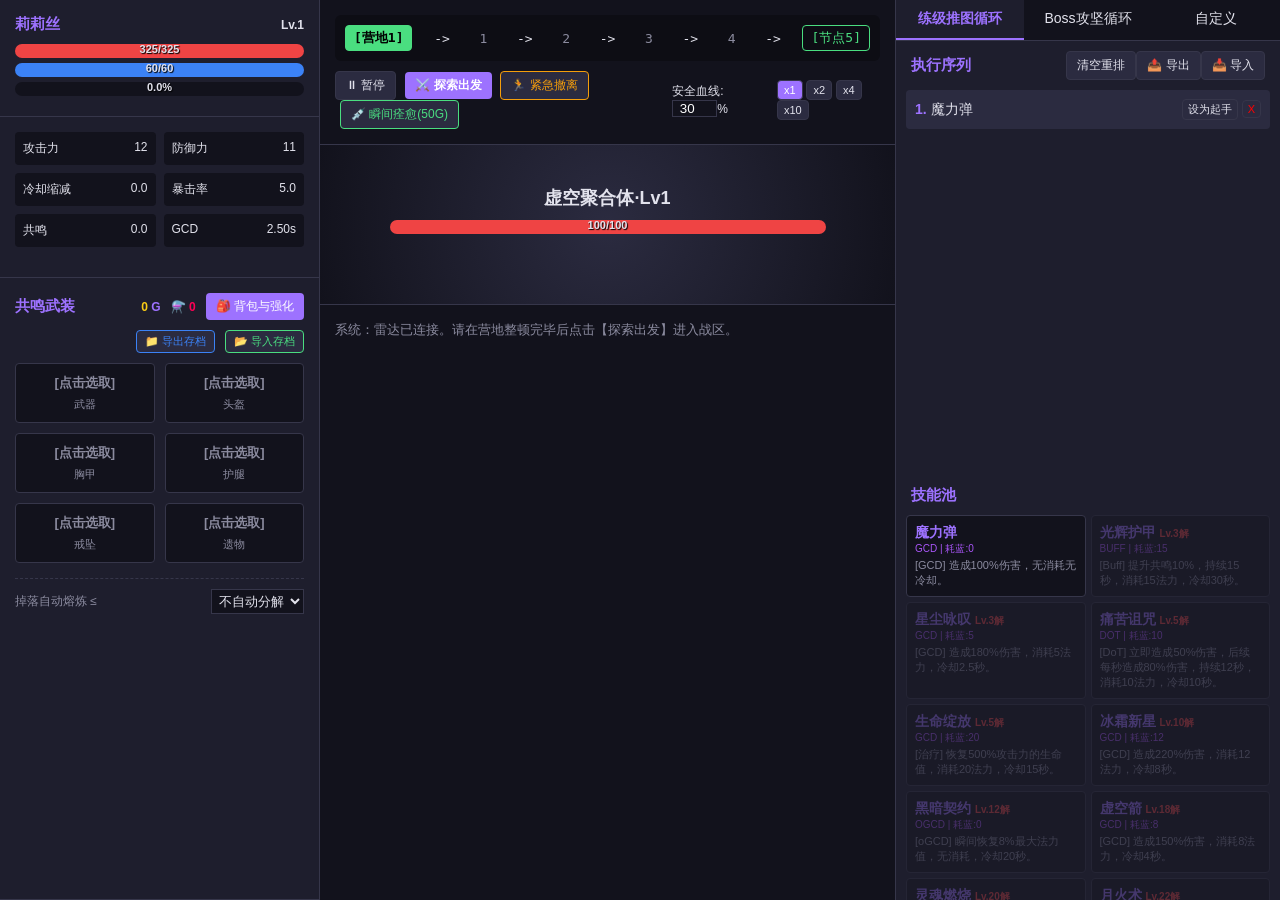
==== index.html @ d9f2ed33 "0.3" ====
<!DOCTYPE html>
<html lang="zh-CN">
<head>
    <meta charset="UTF-8">
    <title>末光咏叹 - ES6 模块化完全体</title>
    <style>
        :root {
            --bg-dark: #12121c; --bg-panel: #1e1e2d; --bg-lighter: #2b2b40;
            --primary: #9d72ff; --primary-hover: #b492ff; --accent: #ff4785;
            --text-main: #e2e2ec; --text-mut: #8b8b9f; --border: #36364a;
            --q0: #888888; --q1: #ffffff; --q2: #4ade80; --q3: #3b82f6; 
            --q4: #a855f7; --q5: #f59e0b; --q6: #ef4444; --q7: #ec4899; --q8: #ff0055;
        }
        * { box-sizing: border-box; margin: 0; padding: 0; user-select: none; }
        body { font-family: "Segoe UI", sans-serif; background: var(--bg-dark); color: var(--text-main); height: 100vh; display: flex; overflow: hidden; font-size: 14px; }
        ::-webkit-scrollbar { width: 6px; } ::-webkit-scrollbar-thumb { background: var(--border); border-radius: 3px; }

        .wrapper { display: flex; width: 100%; height: 100%; }
        .col-left { width: 25%; border-right: 1px solid var(--border); background: var(--bg-panel); display: flex; flex-direction: column; overflow-y: auto;}
        .col-mid { width: 45%; border-right: 1px solid var(--border); display: flex; flex-direction: column; position: relative; }
        .col-right { width: 30%; background: var(--bg-panel); display: flex; flex-direction: column; }

        .panel { padding: 15px; border-bottom: 1px solid var(--border); flex-shrink: 0; }
        .panel-title { font-size: 15px; font-weight: bold; color: var(--primary); margin-bottom: 10px; display: flex; justify-content: space-between; align-items: center; }
        
        button { background: var(--bg-lighter); color: var(--text-main); border: 1px solid var(--border); padding: 5px 10px; border-radius: 4px; cursor: pointer; transition: 0.2s; font-size:12px; }
        button:hover { background: var(--primary); border-color: var(--primary); color: #fff; }
        button:active { transform: scale(0.95); }

        .bar-container { width: 100%; height: 14px; background: var(--bg-dark); border-radius: 7px; overflow: hidden; margin-bottom: 5px; position: relative; }
        .bar-fill { height: 100%; transition: width 0.1s linear; }
        .bar-text { position: absolute; top: -1px; left: 0; width: 100%; text-align: center; font-size: 11px; font-weight: bold; text-shadow: 1px 1px 1px #000; }
        .hp-bar { background: #ef4444; } .mp-bar { background: #3b82f6; } .exp-bar { background: #a855f7; }

        .stats-grid { display: grid; grid-template-columns: 1fr 1fr; gap: 8px; margin-bottom: 15px; }
        .stat-item { background: var(--bg-dark); padding: 8px; border-radius: 4px; display: flex; justify-content: space-between; font-size:12px;}
        
        .equip-grid { display: grid; grid-template-columns: 1fr 1fr; gap: 10px; }
        .equip-slot { background: var(--bg-dark); border: 1px solid var(--border); border-radius: 4px; padding: 10px; cursor: pointer; text-align: center; position: relative;}
        .equip-slot:hover { border-color: var(--primary); background: var(--bg-lighter); }
        .equip-name { font-weight: bold; margin-bottom: 5px; font-size: 13px; }
        .equip-stats { font-size: 11px; color: var(--text-mut); }
        .enhance-tag { position: absolute; top: -5px; right: -5px; background: var(--accent); font-size: 10px; padding: 2px 4px; border-radius: 4px; font-weight: bold; }

        .map-radar { display: flex; align-items: center; justify-content: space-between; padding: 10px; background: rgba(0,0,0,0.3); border-radius: 6px; margin-bottom: 10px; font-family: monospace; font-size: 13px;}
        .map-node { padding: 3px 8px; border-radius: 4px; color: var(--text-mut); }
        .map-node.active { background: var(--primary); color: #fff; font-weight: bold; }
        .map-node.camp { border: 1px solid var(--q2); color: var(--q2); }
        .map-node.boss { border: 1px solid var(--q6); color: var(--q6); }
        .map-node.active.camp { background: var(--q2); color: #000; }
        .map-node.active.boss { background: var(--q6); color: #fff; }

        .combat-controls { display: flex; justify-content: space-between; align-items: center; gap: 10px; }
        .spd-btn { padding: 3px 6px; font-size: 11px; } .spd-btn.active { background: var(--primary); color: #fff; }
        
        .monster-area { flex: none; height: 160px; display: flex; flex-direction: column; justify-content: center; align-items: center; background: radial-gradient(circle, var(--bg-lighter) 0%, var(--bg-dark) 100%); }
        .monster-name { font-size: 18px; font-weight: bold; margin-bottom: 10px; }
        .buff-bar { display: flex; justify-content: center; gap: 5px; margin-top: 5px; min-height: 20px; }
        .buff-icon { width: 20px; height: 20px; border-radius: 3px; background: var(--accent); font-size: 12px; line-height: 20px; text-align: center; }
        
        .log-area { flex: 1; overflow-y: auto; padding: 15px; background: var(--bg-dark); font-family: monospace; font-size: 13px; line-height: 1.5; display: flex; flex-direction: column;}
        .log-item { margin-bottom: 4px; word-break: break-all; }
        .log-dmg { color: #facc15; } .log-heal { color: #4ade80; } .log-loot { color: #c084fc; } .log-err { color: #ef4444; font-weight: bold; } .log-sys { color: var(--text-mut); }

        .tabs { display: flex; border-bottom: 1px solid var(--border); flex-shrink: 0;}
        .tab { flex: 1; padding: 10px; text-align: center; cursor: pointer; background: var(--bg-dark); }
        .tab.active { background: var(--bg-panel); border-bottom: 2px solid var(--primary); color: var(--primary); font-weight: bold; }
        
        .seq-editor { flex: 1; display: flex; flex-direction: column; overflow: hidden; }
        .skill-pool, .curr-sequence { flex: 1; overflow-y: auto; padding: 10px; }
        .pool-grid { display: grid; grid-template-columns: 1fr 1fr; gap: 5px; }
        .skill-btn { background: var(--bg-dark); border: 1px solid var(--border); padding: 8px; text-align: left; cursor: pointer; border-radius: 4px; display: flex; flex-direction: column; position: relative;}
        .skill-btn:hover { border-color: var(--primary); }
        .skill-btn.cd-mask::after { content: ''; position: absolute; bottom: 0; left: 0; width: 100%; background: rgba(0,0,0,0.5); height: var(--cd-pct, 0%); }
        .s-name { font-weight: bold; color: var(--primary); }
        .s-desc { font-size: 11px; color: var(--text-mut); margin-top: 2px; }
        
        .seq-list { list-style: none; }
        .seq-item { background: var(--bg-lighter); padding: 8px; margin-bottom: 5px; display: flex; justify-content: space-between; align-items: center; border-radius: 4px; border: 1px solid transparent; }
        .seq-item.active-cast { border-color: var(--primary); box-shadow: 0 0 5px var(--primary); }
        .seq-actions button { padding: 2px 5px; font-size: 11px; }
        .opener-tag { font-size: 10px; background: var(--accent); padding: 2px 4px; border-radius: 3px; margin-left: 5px; }

        #modal-overlay { display: none; position: fixed; inset: 0; background: rgba(0,0,0,0.8); z-index: 90; justify-content: center; align-items: center; }
        .modal { background: var(--bg-panel); border: 1px solid var(--primary); width: 600px; max-width: 90%; border-radius: 8px; display: flex; flex-direction: column; max-height: 80vh; }
        .inv-grid { display: grid; grid-template-columns: repeat(auto-fill, minmax(130px, 1fr)); gap: 10px; padding: 15px; overflow-y:auto;}
        /* 🔒 背包界面滚动条：设置固定最大高度，使其内容超出时可滚动 */
        #modal-content-area { max-height: 60vh; overflow-y: auto; }
        .inv-item { background: var(--bg-dark); border: 1px solid var(--border); border-radius: 4px; padding: 10px; text-align: center; cursor: pointer; }
        .inv-item:hover { border-color: #fff; }
        .details-box { display: none; margin-top: 15px; padding: 10px; background: var(--bg-dark); border: 1px dashed var(--accent); border-radius: 4px;}
        
        /* 🔒 终焉精炼系统：独立模态窗口样式 */
        #refine-overlay { display: none; position: fixed; inset: 0; background: rgba(0,0,0,0.85); z-index: 100; justify-content: center; align-items: center; }
        .refine-modal { background: var(--bg-panel); border: 1px solid #ff0055; width: 700px; max-width: 90%; border-radius: 8px; display: flex; padding: 20px; max-height: 75vh; }
        .refine-left { width: 35%; border-right: 1px solid var(--border); padding-right: 15px; overflow-y: auto; }
        .refine-right { width: 65%; padding-left: 15px; overflow-y: auto; }

        /* 🔒 GM面板调整 */
        #gm-panel { display: none; position: fixed; bottom: 20px; left: 20px; background: rgba(30,30,45,0.95); border: 1px solid var(--accent); padding: 15px; border-radius: 8px; z-index: 100; transition: transform 0.3s;}
        #gm-panel.collapsed { transform: translateY(calc(100% - 30px)); }
        #gm-panel.visible { display: block; }

        /* 🔒 右上角限时系统消息弹窗 */
        #toast-container { position: fixed; top: 20px; right: 20px; z-index: 150; display: flex; flex-direction: column; gap: 10px; pointer-events: none; }
        .toast-card { background: rgba(30, 30, 45, 0.95); border: 1px solid var(--primary); border-radius: 6px; padding: 10px 15px; color: var(--text-main); min-width: 250px; pointer-events: auto; position: relative; overflow: hidden; box-shadow: 0 4px 12px rgba(0,0,0,0.5); }
        .toast-close { position: absolute; top: 5px; right: 8px; cursor: pointer; color: var(--text-mut); font-size: 12px; }
        .toast-close:hover { color: #fff; }
        .toast-msg { font-size: 12px; margin-bottom: 5px; padding-right: 15px; }
        .toast-bar { height: 3px; background: var(--primary); width: 100%; transform-origin: left; }
        @keyframes toast-shrink { from { transform: scaleX(1); } to { transform: scaleX(0); } }

        .q0 { color: var(--q0); } .q1 { color: var(--q1); } .q2 { color: var(--q2); } .q3 { color: var(--q3); } .q4 { color: var(--q4); } .q5 { color: var(--q5); } .q6 { color: var(--q6); } .q7 { color: var(--q7); text-shadow: 0 0 3px var(--q7); } .q8 { color: var(--q8); text-shadow: 0 0 5px var(--q8); font-weight: bold; }
    </style>
</head>
<!-- 🔒 禁用页面右键菜单，防止误操作和源码直接查看 -->
<body oncontextmenu="return false;">

<div class="wrapper">
    <div class="col-left">
        <div class="panel">
            <div class="panel-title">莉莉丝 <span id="ui-level" style="font-size:12px;color:var(--text-main)">Lv.1</span></div>
            <div class="bar-container"><div class="bar-fill hp-bar" id="ui-hp-fill" style="width: 100%;"></div><div class="bar-text" id="ui-hp-txt">100/100</div></div>
            <div class="bar-container"><div class="bar-fill mp-bar" id="ui-mp-fill" style="width: 100%;"></div><div class="bar-text" id="ui-mp-txt">50/50</div></div>
            <div class="bar-container"><div class="bar-fill exp-bar" id="ui-exp-fill" style="width: 0%;"></div><div class="bar-text" id="ui-exp-txt">0.0%</div></div>
        </div>
        <div class="panel">
            <div class="stats-grid">
                <div class="stat-item"><span>攻击力</span><span id="stat-atk">10</span></div>
                <div class="stat-item"><span>防御力</span><span id="stat-int">10</span></div>
                <div class="stat-item"><span>冷却缩减</span><span id="stat-haste">0.0</span></div>
                <div class="stat-item"><span>暴击率</span><span id="stat-crit">5.0</span></div>
                <div class="stat-item"><span>共鸣</span><span id="stat-versa">0.0</span></div>
                <div class="stat-item"><span>GCD</span><span id="stat-gcd">2.50s</span></div>
            </div>
        </div>
        <div class="panel" style="flex:1;">
            <div class="panel-title">共鸣武装 
                <div style="font-size:12px; display:flex; gap:10px; align-items:center;">
                    <span><span id="ui-gold" style="color:#facc15">0</span> G</span>
                    <!-- 🔒 移除背包容量的UI显示(如 0/30)和红点提示，改为直接显示精华 -->
                    <span>⚗️ <span id="ui-essence" style="color:#ff0055">0</span></span>
                    <button onclick="window.ui.openBackpack()" style="background:var(--primary); color:#fff; border:none;">🎒 背包与强化</button>
                </div>
            </div>
            <div style="display: flex; gap: 10px; justify-content: flex-end; margin-bottom: 10px;">
                <button id="btn-export-save" style="border-color:#3b82f6; color:#3b82f6; font-size:11px; padding:3px 8px;">📁 导出存档</button>
                <input type="file" id="file-import-save" accept=".json" style="display:none;">
                <button id="btn-import-save" style="border-color:#4ade80; color:#4ade80; font-size:11px; padding:3px 8px;">📂 导入存档</button>
            </div>
            <div class="equip-grid" id="ui-equips"></div>
            <div style="margin-top: 15px; display: flex; justify-content: space-between; align-items: center; border-top: 1px dashed var(--border); padding-top: 10px;">
                <div style="display:flex; align-items:center; gap:5px;">
                    <!-- 🔒 终焉精炼按钮：默认隐藏，获得第一件终焉装备后解锁显示 -->
                    <button id="btn-refine" style="display:none; border-color:#ff0055; color:#ff0055;">⚗️ 终焉精炼</button>
                    <span style="font-size:12px;color:var(--text-mut)" title="战斗掉落物品时，自动熔炼品质小于等于此等级的装备">掉落自动熔炼 ≤</span>
                </div>
                <!-- 🔒 扩展自动分解阈值选项：补全九档品质下拉框 -->
                <select id="ui-salvage" style="background:var(--bg-dark);color:var(--text-main);border:1px solid var(--border);padding:3px;">
                    <option value="-1">不自动分解</option>
                    <option value="0">破损</option>
                    <option value="1">普通</option>
                    <option value="2">精良</option>
                    <option value="3">卓越</option>
                    <option value="4">史诗</option>
                    <option value="5">传说</option>
                    <option value="6">神话</option>
                    <option value="7">圣物</option>
                    <option value="8">终焉</option>
                </select>
            </div>
        </div>
    </div>

    <div class="col-mid">
        <div class="panel">
            <div class="map-radar" id="ui-map-radar"></div>
            <div class="combat-controls">
                <div>
                    <button id="btn-pause">⏸ 暂停</button>
                    <button id="btn-explore" style="background:var(--primary); color:#fff; border:none; font-weight:bold; margin-left:5px;">⚔️ 探索出发</button>
                    <button id="btn-retreat" style="border-color:#f59e0b; color:#f59e0b; margin-left:5px;">🏃 紧急撤离</button>
                    <button id="btn-heal" style="border-color:#4ade80; color:#4ade80; margin-left:5px;">💉 瞬间痊愈(50G)</button>
                </div>
                <div style="font-size:12px;">
                    安全血线: <input type="number" id="ui-retreat-pct" value="30" style="width:45px; background:var(--bg-dark); color:#fff; border:1px solid var(--border); text-align:center;">%
                </div>
                <div id="speed-controls">
                    <button class="spd-btn active" data-speed="1">x1</button>
                    <button class="spd-btn" data-speed="2">x2</button>
                    <button class="spd-btn" data-speed="4">x4</button>
                    <button class="spd-btn" data-speed="10">x10</button>
                </div>
            </div>
        </div>

        <div class="panel monster-area" id="mob-area">
            <div class="monster-name" id="mob-name">虚空聚合体·Lv1</div>
            <div class="bar-container" style="width: 80%;"><div class="bar-fill hp-bar" id="mob-hp-fill" style="width: 100%;"></div><div class="bar-text" id="mob-hp-txt">100/100</div></div>
            <div class="buff-bar" id="mob-buffs"></div>
        </div>

        <div class="log-area" id="combat-log">
            <div class="log-item log-sys">系统：雷达已连接。请在营地整顿完毕后点击【探索出发】进入战区。</div>
        </div>
    </div>

    <div class="col-right">
        <div class="tabs" id="group-tabs">
            <div class="tab active" data-tab="loadout_1">练级推图循环</div>
            <div class="tab" data-tab="loadout_2">Boss攻坚循环</div>
            <div class="tab" data-tab="loadout_3">自定义</div>
        </div>
        <div class="seq-editor">
            <div class="panel-title" style="margin: 10px 15px 0;">执行序列 <div><button id="btn-clear-seq">清空重排</button><button id="btn-export-seq">📤 导出</button><button id="btn-import-seq">📥 导入</button></div></div>
            <input type="file" id="file-import-seq" accept=".txt,.json" style="display:none;">
            <div class="curr-sequence">
                <ul class="seq-list" id="sequence-list"></ul>
            </div>
            <div class="panel-title" style="margin: 10px 15px 0;">技能池</div>
            <div class="skill-pool">
                <div class="pool-grid" id="ui-skill-pool"></div>
            </div>
        </div>
    </div>
</div>

<div id="modal-overlay">
    <div class="modal">
        <div class="panel-title" style="padding: 15px 15px 0; margin:0;" id="modal-title">物资与强化面板</div>
        <div class="modal-body">
            <div id="modal-content-area" class="inv-grid"></div>
            <div id="item-details" class="details-box">
                <div id="det-name" style="font-size:15px; font-weight:bold; margin-bottom:5px;"></div>
                <div id="det-stats" style="font-size:12px; color:var(--text-mut); margin-bottom:10px;"></div>
                <div style="display:flex; gap:10px;" id="det-actions"></div>
            </div>
        </div>
        <div class="modal-foot">
            <button onclick="window.ui.batchSalvage()" style="margin-right:10px; border-color:#f59e0b; color:#f59e0b;">批量分解(≤选定品质)</button>
            <button onclick="document.getElementById('modal-overlay').style.display='none'">关闭终端</button>
        </div>
    </div>
</div>

<!-- 🔒 终焉精炼系统：独立模态窗口，包含左侧装备列表和右侧词条详情 -->
<div id="refine-overlay">
    <div class="refine-modal">
        <div class="refine-left">
            <div class="panel-title" style="margin-bottom:10px;">⚗️ 终焉装备</div>
            <div id="refine-gear-list"></div>
        </div>
        <div class="refine-right">
            <div id="refine-details"></div>
            <button onclick="document.getElementById('refine-overlay').style.display='none'" style="margin-top:15px; width:100%;">关闭精炼台</button>
        </div>
    </div>
</div>

<!-- 🔒 右上角限时系统消息弹窗容器 -->
<div id="toast-container"></div>

<div id="gm-panel" class="collapsed">
    <div class="gm-header" style="font-weight:bold; color:var(--accent); cursor:pointer; text-align:center; margin-bottom:10px;" onclick="this.parentElement.classList.toggle('collapsed')">⚠️ ARCHITECT 终端与存档系统</div>
    <div style="display: grid; grid-template-columns: 1fr 1fr; gap: 5px;">
        <button onclick="window.GM.levelUp()">等级暴涨 +100</button>
        <button onclick="window.GM.addGold()">注入 1000万 G</button>
        <button onclick="window.GM.godMode()">无敌模式：<span id="gm-god">关</span></button>
        <button onclick="window.GM.unlockSkills()">强制解锁全技能</button>
        <button onclick="window.GM.genUltimate()">全套终焉·星蚀</button>
        <button onclick="window.GM.clearSave()" style="color:#ef4444; border-color:#ef4444">💣 清除纪元存档</button>
    </div>
</div>

<!-- 唯一的 JS 入口引用 -->
<script type="module" src="./js/main.js"></script>
</body>
</html>
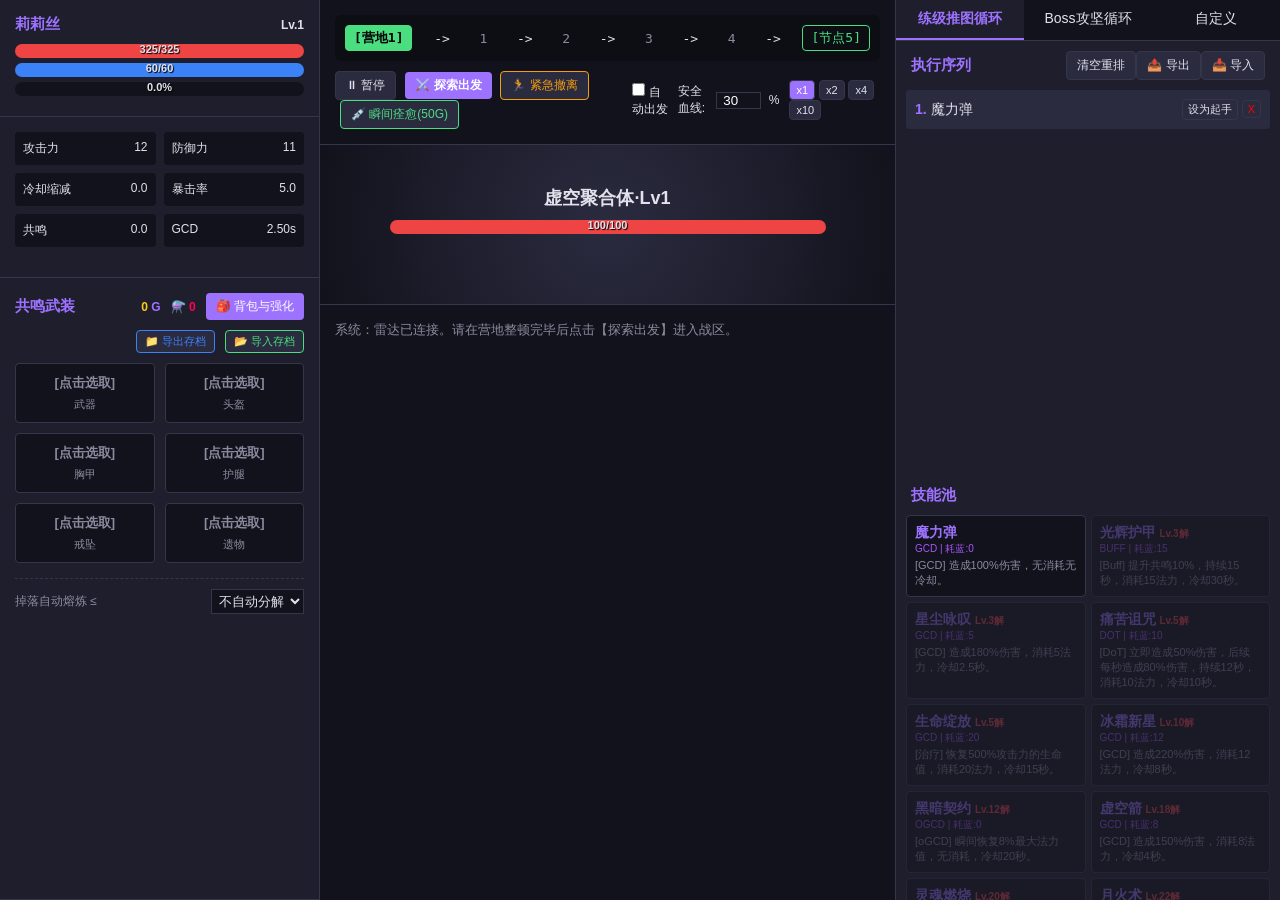
==== commit 790f4266: "0.3.3" ====
--- a/index.html
+++ b/index.html
@@ -182,7 +182,10 @@
                     <button id="btn-retreat" style="border-color:#f59e0b; color:#f59e0b; margin-left:5px;">🏃 紧急撤离</button>
                     <button id="btn-heal" style="border-color:#4ade80; color:#4ade80; margin-left:5px;">💉 瞬间痊愈(50G)</button>
                 </div>
-                <div style="font-size:12px;">
+                <div style="font-size:12px; display:flex; align-items:center; gap:8px;">
+                    <label style="cursor:pointer;" title="营地血量补满后自动出发探索">
+                        <input type="checkbox" id="ui-auto-depart"> 自动出发
+                    </label>
                     安全血线: <input type="number" id="ui-retreat-pct" value="30" style="width:45px; background:var(--bg-dark); color:#fff; border:1px solid var(--border); text-align:center;">%
                 </div>
                 <div id="speed-controls">
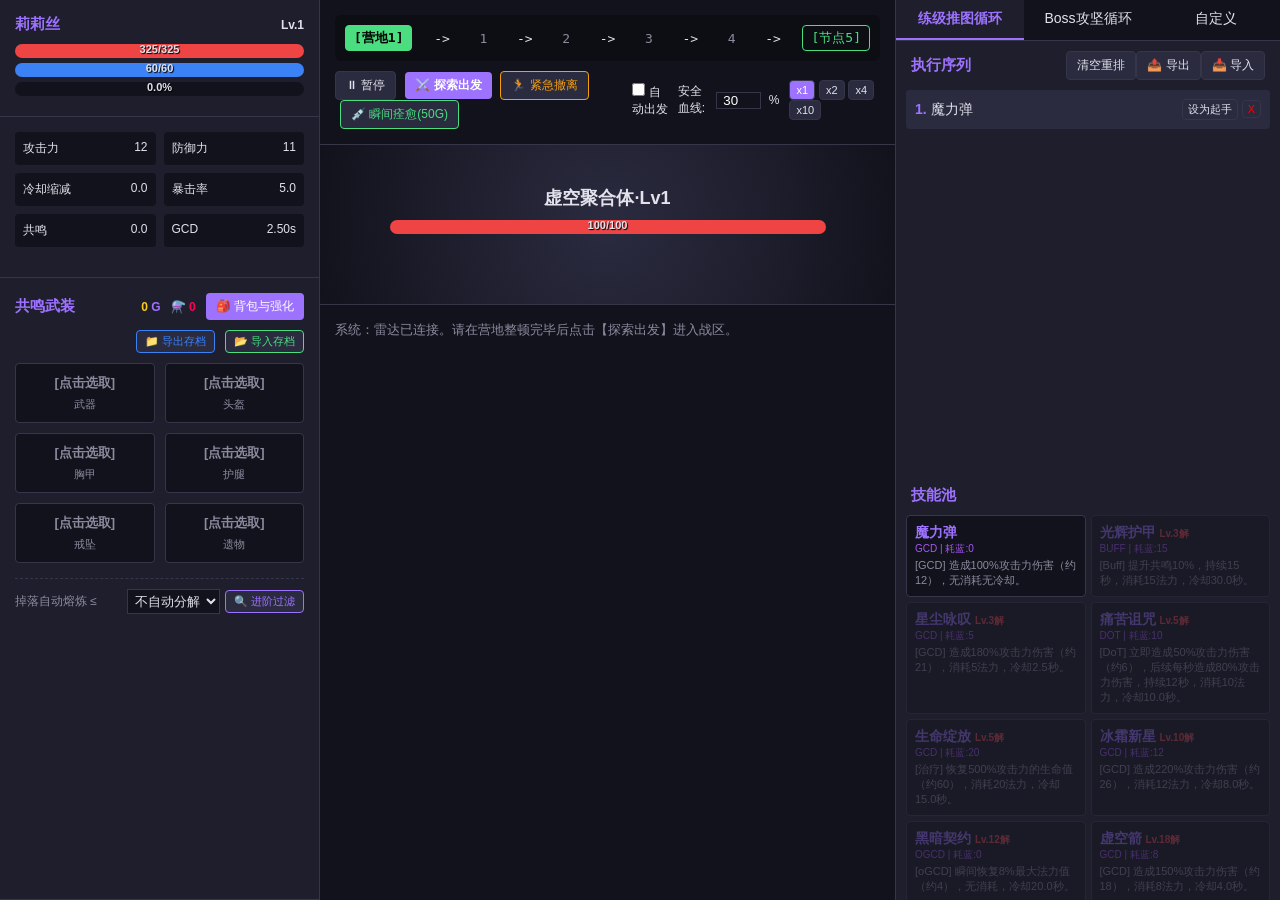
==== commit b9fd0651: "0.5" ====
--- a/index.html
+++ b/index.html
@@ -2,119 +2,18 @@
 <html lang="zh-CN">
 <head>
     <meta charset="UTF-8">
+    <meta name="viewport" content="width=device-width, initial-scale=1.0, maximum-scale=1.0, user-scalable=no">
     <title>末光咏叹 - ES6 模块化完全体</title>
-    <style>
-        :root {
-            --bg-dark: #12121c; --bg-panel: #1e1e2d; --bg-lighter: #2b2b40;
-            --primary: #9d72ff; --primary-hover: #b492ff; --accent: #ff4785;
-            --text-main: #e2e2ec; --text-mut: #8b8b9f; --border: #36364a;
-            --q0: #888888; --q1: #ffffff; --q2: #4ade80; --q3: #3b82f6; 
-            --q4: #a855f7; --q5: #f59e0b; --q6: #ef4444; --q7: #ec4899; --q8: #ff0055;
-        }
-        * { box-sizing: border-box; margin: 0; padding: 0; user-select: none; }
-        body { font-family: "Segoe UI", sans-serif; background: var(--bg-dark); color: var(--text-main); height: 100vh; display: flex; overflow: hidden; font-size: 14px; }
-        ::-webkit-scrollbar { width: 6px; } ::-webkit-scrollbar-thumb { background: var(--border); border-radius: 3px; }
-
-        .wrapper { display: flex; width: 100%; height: 100%; }
-        .col-left { width: 25%; border-right: 1px solid var(--border); background: var(--bg-panel); display: flex; flex-direction: column; overflow-y: auto;}
-        .col-mid { width: 45%; border-right: 1px solid var(--border); display: flex; flex-direction: column; position: relative; }
-        .col-right { width: 30%; background: var(--bg-panel); display: flex; flex-direction: column; }
-
-        .panel { padding: 15px; border-bottom: 1px solid var(--border); flex-shrink: 0; }
-        .panel-title { font-size: 15px; font-weight: bold; color: var(--primary); margin-bottom: 10px; display: flex; justify-content: space-between; align-items: center; }
-        
-        button { background: var(--bg-lighter); color: var(--text-main); border: 1px solid var(--border); padding: 5px 10px; border-radius: 4px; cursor: pointer; transition: 0.2s; font-size:12px; }
-        button:hover { background: var(--primary); border-color: var(--primary); color: #fff; }
-        button:active { transform: scale(0.95); }
-
-        .bar-container { width: 100%; height: 14px; background: var(--bg-dark); border-radius: 7px; overflow: hidden; margin-bottom: 5px; position: relative; }
-        .bar-fill { height: 100%; transition: width 0.1s linear; }
-        .bar-text { position: absolute; top: -1px; left: 0; width: 100%; text-align: center; font-size: 11px; font-weight: bold; text-shadow: 1px 1px 1px #000; }
-        .hp-bar { background: #ef4444; } .mp-bar { background: #3b82f6; } .exp-bar { background: #a855f7; }
-
-        .stats-grid { display: grid; grid-template-columns: 1fr 1fr; gap: 8px; margin-bottom: 15px; }
-        .stat-item { background: var(--bg-dark); padding: 8px; border-radius: 4px; display: flex; justify-content: space-between; font-size:12px;}
-        
-        .equip-grid { display: grid; grid-template-columns: 1fr 1fr; gap: 10px; }
-        .equip-slot { background: var(--bg-dark); border: 1px solid var(--border); border-radius: 4px; padding: 10px; cursor: pointer; text-align: center; position: relative;}
-        .equip-slot:hover { border-color: var(--primary); background: var(--bg-lighter); }
-        .equip-name { font-weight: bold; margin-bottom: 5px; font-size: 13px; }
-        .equip-stats { font-size: 11px; color: var(--text-mut); }
-        .enhance-tag { position: absolute; top: -5px; right: -5px; background: var(--accent); font-size: 10px; padding: 2px 4px; border-radius: 4px; font-weight: bold; }
-
-        .map-radar { display: flex; align-items: center; justify-content: space-between; padding: 10px; background: rgba(0,0,0,0.3); border-radius: 6px; margin-bottom: 10px; font-family: monospace; font-size: 13px;}
-        .map-node { padding: 3px 8px; border-radius: 4px; color: var(--text-mut); }
-        .map-node.active { background: var(--primary); color: #fff; font-weight: bold; }
-        .map-node.camp { border: 1px solid var(--q2); color: var(--q2); }
-        .map-node.boss { border: 1px solid var(--q6); color: var(--q6); }
-        .map-node.active.camp { background: var(--q2); color: #000; }
-        .map-node.active.boss { background: var(--q6); color: #fff; }
-
-        .combat-controls { display: flex; justify-content: space-between; align-items: center; gap: 10px; }
-        .spd-btn { padding: 3px 6px; font-size: 11px; } .spd-btn.active { background: var(--primary); color: #fff; }
-        
-        .monster-area { flex: none; height: 160px; display: flex; flex-direction: column; justify-content: center; align-items: center; background: radial-gradient(circle, var(--bg-lighter) 0%, var(--bg-dark) 100%); }
-        .monster-name { font-size: 18px; font-weight: bold; margin-bottom: 10px; }
-        .buff-bar { display: flex; justify-content: center; gap: 5px; margin-top: 5px; min-height: 20px; }
-        .buff-icon { width: 20px; height: 20px; border-radius: 3px; background: var(--accent); font-size: 12px; line-height: 20px; text-align: center; }
-        
-        .log-area { flex: 1; overflow-y: auto; padding: 15px; background: var(--bg-dark); font-family: monospace; font-size: 13px; line-height: 1.5; display: flex; flex-direction: column;}
-        .log-item { margin-bottom: 4px; word-break: break-all; }
-        .log-dmg { color: #facc15; } .log-heal { color: #4ade80; } .log-loot { color: #c084fc; } .log-err { color: #ef4444; font-weight: bold; } .log-sys { color: var(--text-mut); }
-
-        .tabs { display: flex; border-bottom: 1px solid var(--border); flex-shrink: 0;}
-        .tab { flex: 1; padding: 10px; text-align: center; cursor: pointer; background: var(--bg-dark); }
-        .tab.active { background: var(--bg-panel); border-bottom: 2px solid var(--primary); color: var(--primary); font-weight: bold; }
-        
-        .seq-editor { flex: 1; display: flex; flex-direction: column; overflow: hidden; }
-        .skill-pool, .curr-sequence { flex: 1; overflow-y: auto; padding: 10px; }
-        .pool-grid { display: grid; grid-template-columns: 1fr 1fr; gap: 5px; }
-        .skill-btn { background: var(--bg-dark); border: 1px solid var(--border); padding: 8px; text-align: left; cursor: pointer; border-radius: 4px; display: flex; flex-direction: column; position: relative;}
-        .skill-btn:hover { border-color: var(--primary); }
-        .skill-btn.cd-mask::after { content: ''; position: absolute; bottom: 0; left: 0; width: 100%; background: rgba(0,0,0,0.5); height: var(--cd-pct, 0%); }
-        .s-name { font-weight: bold; color: var(--primary); }
-        .s-desc { font-size: 11px; color: var(--text-mut); margin-top: 2px; }
-        
-        .seq-list { list-style: none; }
-        .seq-item { background: var(--bg-lighter); padding: 8px; margin-bottom: 5px; display: flex; justify-content: space-between; align-items: center; border-radius: 4px; border: 1px solid transparent; }
-        .seq-item.active-cast { border-color: var(--primary); box-shadow: 0 0 5px var(--primary); }
-        .seq-actions button { padding: 2px 5px; font-size: 11px; }
-        .opener-tag { font-size: 10px; background: var(--accent); padding: 2px 4px; border-radius: 3px; margin-left: 5px; }
-
-        #modal-overlay { display: none; position: fixed; inset: 0; background: rgba(0,0,0,0.8); z-index: 90; justify-content: center; align-items: center; }
-        .modal { background: var(--bg-panel); border: 1px solid var(--primary); width: 600px; max-width: 90%; border-radius: 8px; display: flex; flex-direction: column; max-height: 80vh; }
-        .inv-grid { display: grid; grid-template-columns: repeat(auto-fill, minmax(130px, 1fr)); gap: 10px; padding: 15px; overflow-y:auto;}
-        /* 🔒 背包界面滚动条：设置固定最大高度，使其内容超出时可滚动 */
-        #modal-content-area { max-height: 60vh; overflow-y: auto; }
-        .inv-item { background: var(--bg-dark); border: 1px solid var(--border); border-radius: 4px; padding: 10px; text-align: center; cursor: pointer; }
-        .inv-item:hover { border-color: #fff; }
-        .details-box { display: none; margin-top: 15px; padding: 10px; background: var(--bg-dark); border: 1px dashed var(--accent); border-radius: 4px;}
-        
-        /* 🔒 终焉精炼系统：独立模态窗口样式 */
-        #refine-overlay { display: none; position: fixed; inset: 0; background: rgba(0,0,0,0.85); z-index: 100; justify-content: center; align-items: center; }
-        .refine-modal { background: var(--bg-panel); border: 1px solid #ff0055; width: 700px; max-width: 90%; border-radius: 8px; display: flex; padding: 20px; max-height: 75vh; }
-        .refine-left { width: 35%; border-right: 1px solid var(--border); padding-right: 15px; overflow-y: auto; }
-        .refine-right { width: 65%; padding-left: 15px; overflow-y: auto; }
-
-        /* 🔒 GM面板调整 */
-        #gm-panel { display: none; position: fixed; bottom: 20px; left: 20px; background: rgba(30,30,45,0.95); border: 1px solid var(--accent); padding: 15px; border-radius: 8px; z-index: 100; transition: transform 0.3s;}
-        #gm-panel.collapsed { transform: translateY(calc(100% - 30px)); }
-        #gm-panel.visible { display: block; }
-
-        /* 🔒 右上角限时系统消息弹窗 */
-        #toast-container { position: fixed; top: 20px; right: 20px; z-index: 150; display: flex; flex-direction: column; gap: 10px; pointer-events: none; }
-        .toast-card { background: rgba(30, 30, 45, 0.95); border: 1px solid var(--primary); border-radius: 6px; padding: 10px 15px; color: var(--text-main); min-width: 250px; pointer-events: auto; position: relative; overflow: hidden; box-shadow: 0 4px 12px rgba(0,0,0,0.5); }
-        .toast-close { position: absolute; top: 5px; right: 8px; cursor: pointer; color: var(--text-mut); font-size: 12px; }
-        .toast-close:hover { color: #fff; }
-        .toast-msg { font-size: 12px; margin-bottom: 5px; padding-right: 15px; }
-        .toast-bar { height: 3px; background: var(--primary); width: 100%; transform-origin: left; }
-        @keyframes toast-shrink { from { transform: scaleX(1); } to { transform: scaleX(0); } }
-
-        .q0 { color: var(--q0); } .q1 { color: var(--q1); } .q2 { color: var(--q2); } .q3 { color: var(--q3); } .q4 { color: var(--q4); } .q5 { color: var(--q5); } .q6 { color: var(--q6); } .q7 { color: var(--q7); text-shadow: 0 0 3px var(--q7); } .q8 { color: var(--q8); text-shadow: 0 0 5px var(--q8); font-weight: bold; }
-    </style>
+    <link rel="stylesheet" href="css/main.css">
 </head>
 <!-- 🔒 禁用页面右键菜单，防止误操作和源码直接查看 -->
 <body oncontextmenu="return false;">
+
+<nav class="mobile-tabs">
+    <button class="mobile-tab active" data-panel="col-left">👤 角色</button>
+    <button class="mobile-tab" data-panel="col-mid">⚔️ 战斗</button>
+    <button class="mobile-tab" data-panel="col-right">🧠 技能</button>
+</nav>
 
 <div class="wrapper">
     <div class="col-left">
@@ -155,19 +54,21 @@
                     <button id="btn-refine" style="display:none; border-color:#ff0055; color:#ff0055;">⚗️ 终焉精炼</button>
                     <span style="font-size:12px;color:var(--text-mut)" title="战斗掉落物品时，自动熔炼品质小于等于此等级的装备">掉落自动熔炼 ≤</span>
                 </div>
-                <!-- 🔒 扩展自动分解阈值选项：补全九档品质下拉框 -->
-                <select id="ui-salvage" style="background:var(--bg-dark);color:var(--text-main);border:1px solid var(--border);padding:3px;">
-                    <option value="-1">不自动分解</option>
-                    <option value="0">破损</option>
-                    <option value="1">普通</option>
-                    <option value="2">精良</option>
-                    <option value="3">卓越</option>
-                    <option value="4">史诗</option>
-                    <option value="5">传说</option>
-                    <option value="6">神话</option>
-                    <option value="7">圣物</option>
-                    <option value="8">终焉</option>
-                </select>
+                <div style="display:flex; align-items:center; gap:5px;">
+                    <select id="ui-salvage" style="background:var(--bg-dark);color:var(--text-main);border:1px solid var(--border);padding:3px;">
+                        <option value="-1">不自动分解</option>
+                        <option value="0">破损</option>
+                        <option value="1">普通</option>
+                        <option value="2">精良</option>
+                        <option value="3">卓越</option>
+                        <option value="4">史诗</option>
+                        <option value="5">传说</option>
+                        <option value="6">神话</option>
+                        <option value="7">圣物</option>
+                        <option value="8">终焉</option>
+                    </select>
+                    <button onclick="window.ui.openLootFilter()" style="border-color:var(--primary); color:var(--primary); font-size:11px; padding:3px 8px;">🔍 进阶过滤</button>
+                </div>
             </div>
         </div>
     </div>
@@ -241,6 +142,7 @@
         </div>
         <div class="modal-foot">
             <button onclick="window.ui.batchSalvage()" style="margin-right:10px; border-color:#f59e0b; color:#f59e0b;">批量分解(≤选定品质)</button>
+            <button onclick="window.ui.openEnhanceView()" style="margin-right:10px; border-color:var(--accent); color:var(--accent);">⚒️ 强化锻造</button>
             <button onclick="document.getElementById('modal-overlay').style.display='none'">关闭终端</button>
         </div>
     </div>
@@ -256,6 +158,39 @@
         <div class="refine-right">
             <div id="refine-details"></div>
             <button onclick="document.getElementById('refine-overlay').style.display='none'" style="margin-top:15px; width:100%;">关闭精炼台</button>
+        </div>
+    </div>
+</div>
+
+<!-- 🔒 强化锻造系统：独立模态窗口，左右布局 -->
+<div id="enhance-overlay">
+    <div class="refine-modal" style="border-color:var(--accent);">
+        <div class="refine-left">
+            <div class="panel-title" style="margin-bottom:10px;">⚒️ 强化锻造台</div>
+            <div id="enhance-gear-list"></div>
+        </div>
+        <div class="refine-right">
+            <div id="enhance-details"></div>
+            <button onclick="document.getElementById('enhance-overlay').style.display='none'" style="margin-top:15px; width:100%;">关闭锻造台</button>
+        </div>
+    </div>
+</div>
+
+<!-- 🔒 进阶拾取过滤：独立模态窗口 -->
+<div id="loot-filter-overlay">
+    <div class="loot-filter-modal">
+        <div class="panel-title" style="margin-bottom:10px;">🔍 进阶拾取过滤</div>
+        <div style="display:flex; gap:8px; margin-bottom:12px; flex-wrap:wrap;">
+            <button class="lf-preset-btn" data-preset="finale_only">只留终焉</button>
+            <button class="lf-preset-btn" data-preset="high_crit_accessory">高暴击首饰</button>
+            <button class="lf-preset-btn" data-preset="mythic_above">神话以上</button>
+            <button class="lf-preset-btn" data-preset="reset" style="border-color:#ef4444; color:#ef4444;">重置全部</button>
+        </div>
+        <div style="font-size:11px; color:var(--text-mut); margin-bottom:10px;">优先级：部位规则 > 全局规则 > 旧版品质下拉框。未配置的部位使用全局规则。</div>
+        <div id="loot-filter-body" style="overflow-y:auto; flex:1;"></div>
+        <div style="display:flex; gap:10px; margin-top:12px;">
+            <button id="btn-lf-save" style="flex:1; background:var(--primary); color:#fff; border:none;">保存规则</button>
+            <button onclick="document.getElementById('loot-filter-overlay').style.display='none'" style="flex:1;">关闭</button>
         </div>
     </div>
 </div>
--- a/css/main.css
+++ b/css/main.css
@@ -0,0 +1,3 @@
+@import url('base.css');
+@import url('layout-pc.css');
+@import url('layout-mobile.css');
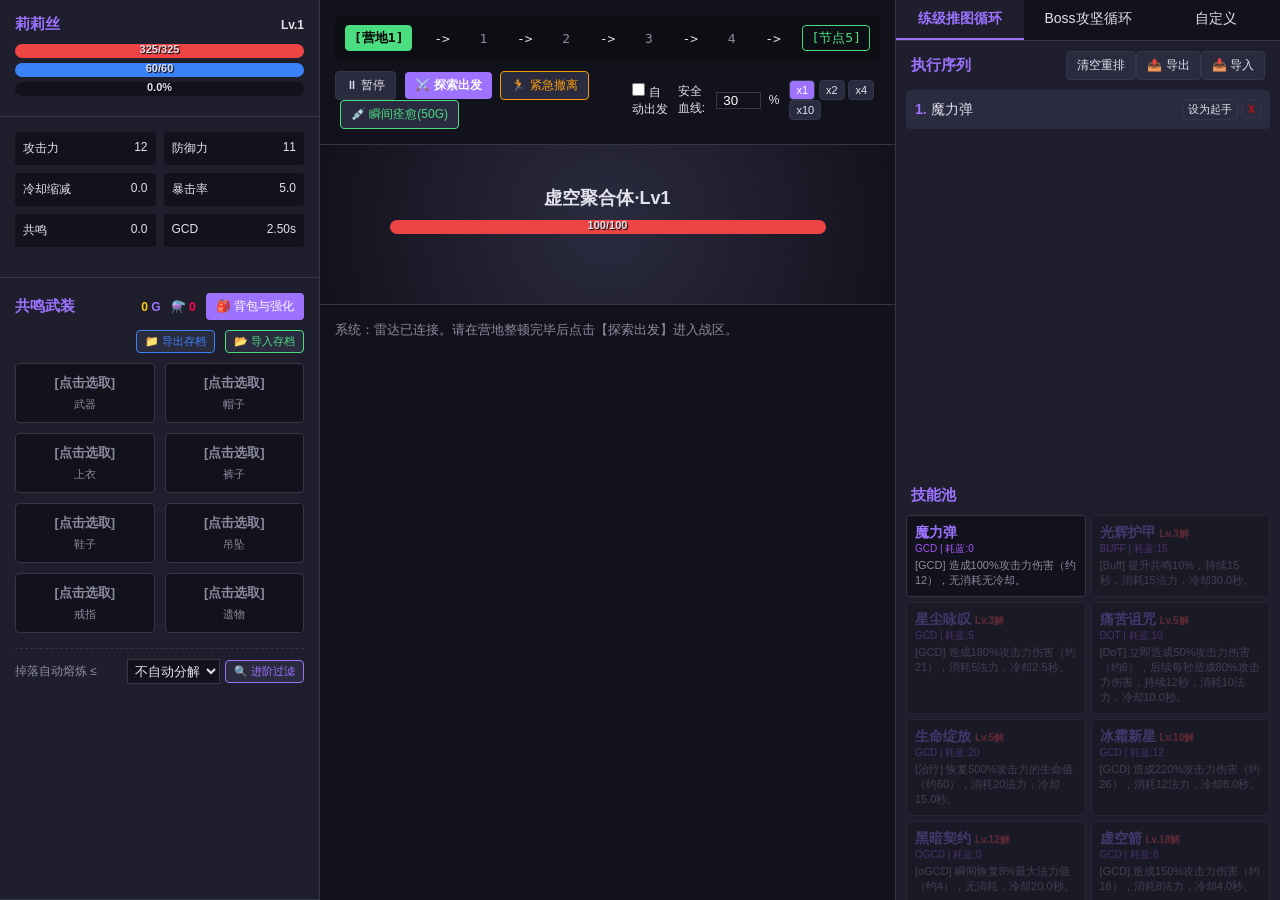
==== commit 155a825f: "0.8" ====
--- a/index.html
+++ b/index.html
@@ -24,14 +24,7 @@
             <div class="bar-container"><div class="bar-fill exp-bar" id="ui-exp-fill" style="width: 0%;"></div><div class="bar-text" id="ui-exp-txt">0.0%</div></div>
         </div>
         <div class="panel">
-            <div class="stats-grid">
-                <div class="stat-item"><span>攻击力</span><span id="stat-atk">10</span></div>
-                <div class="stat-item"><span>防御力</span><span id="stat-int">10</span></div>
-                <div class="stat-item"><span>冷却缩减</span><span id="stat-haste">0.0</span></div>
-                <div class="stat-item"><span>暴击率</span><span id="stat-crit">5.0</span></div>
-                <div class="stat-item"><span>共鸣</span><span id="stat-versa">0.0</span></div>
-                <div class="stat-item"><span>GCD</span><span id="stat-gcd">2.50s</span></div>
-            </div>
+            <stats-grid class="stats-grid"></stats-grid>
         </div>
         <div class="panel" style="flex:1;">
             <div class="panel-title">共鸣武装 
@@ -47,7 +40,7 @@
                 <input type="file" id="file-import-save" accept=".json" style="display:none;">
                 <button id="btn-import-save" style="border-color:#4ade80; color:#4ade80; font-size:11px; padding:3px 8px;">📂 导入存档</button>
             </div>
-            <div class="equip-grid" id="ui-equips"></div>
+            <ui-equips class="equip-grid"></ui-equips>
             <div style="margin-top: 15px; display: flex; justify-content: space-between; align-items: center; border-top: 1px dashed var(--border); padding-top: 10px;">
                 <div style="display:flex; align-items:center; gap:5px;">
                     <!-- 🔒 终焉精炼按钮：默认隐藏，获得第一件终焉装备后解锁显示 -->
@@ -101,12 +94,12 @@
         <div class="panel monster-area" id="mob-area">
             <div class="monster-name" id="mob-name">虚空聚合体·Lv1</div>
             <div class="bar-container" style="width: 80%;"><div class="bar-fill hp-bar" id="mob-hp-fill" style="width: 100%;"></div><div class="bar-text" id="mob-hp-txt">100/100</div></div>
-            <div class="buff-bar" id="mob-buffs"></div>
-        </div>
-
-        <div class="log-area" id="combat-log">
+            <mob-buffs class="buff-bar"></mob-buffs>
+        </div>
+
+        <combat-log class="log-area">
             <div class="log-item log-sys">系统：雷达已连接。请在营地整顿完毕后点击【探索出发】进入战区。</div>
-        </div>
+        </combat-log>
     </div>
 
     <div class="col-right">
@@ -119,7 +112,7 @@
             <div class="panel-title" style="margin: 10px 15px 0;">执行序列 <div><button id="btn-clear-seq">清空重排</button><button id="btn-export-seq">📤 导出</button><button id="btn-import-seq">📥 导入</button></div></div>
             <input type="file" id="file-import-seq" accept=".txt,.json" style="display:none;">
             <div class="curr-sequence">
-                <ul class="seq-list" id="sequence-list"></ul>
+                <sequence-list class="seq-list"></sequence-list>
             </div>
             <div class="panel-title" style="margin: 10px 15px 0;">技能池</div>
             <div class="skill-pool">
@@ -131,7 +124,10 @@
 
 <div id="modal-overlay">
     <div class="modal">
-        <div class="panel-title" style="padding: 15px 15px 0; margin:0;" id="modal-title">物资与强化面板</div>
+        <div class="panel-title" style="padding: 15px 15px 0; margin:0; display:flex; justify-content:space-between; align-items:center;">
+      <span id="modal-title">物资与强化面板</span>
+      <button id="btn-sort-backpack" onclick="window.ui.cycleSortMode()" style="font-size:12px; padding:2px 8px; border:1px solid var(--border); background:transparent; color:var(--text-mut); cursor:pointer; white-space:nowrap;">默认顺序</button>
+    </div>
         <div class="modal-body">
             <div id="modal-content-area" class="inv-grid"></div>
             <div id="item-details" class="details-box">
@@ -140,11 +136,11 @@
                 <div style="display:flex; gap:10px;" id="det-actions"></div>
             </div>
         </div>
-        <div class="modal-foot">
-            <button onclick="window.ui.batchSalvage()" style="margin-right:10px; border-color:#f59e0b; color:#f59e0b;">批量分解(≤选定品质)</button>
-            <button onclick="window.ui.openEnhanceView()" style="margin-right:10px; border-color:var(--accent); color:var(--accent);">⚒️ 强化锻造</button>
-            <button onclick="document.getElementById('modal-overlay').style.display='none'">关闭终端</button>
-        </div>
+    <div class="modal-foot" id="modal-foot-bar">
+      <button onclick="window.ui.enterBatchMode()" id="btn-batch-mode" style="margin-right:10px; border-color:#f59e0b; color:#f59e0b;">批量分解</button>
+      <button onclick="window.ui.openEnhanceView()" style="margin-right:10px; border-color:var(--accent); color:var(--accent);">⚒️ 强化锻造</button>
+      <button onclick="document.getElementById('modal-overlay').style.display='none'">关闭终端</button>
+    </div>
     </div>
 </div>
 
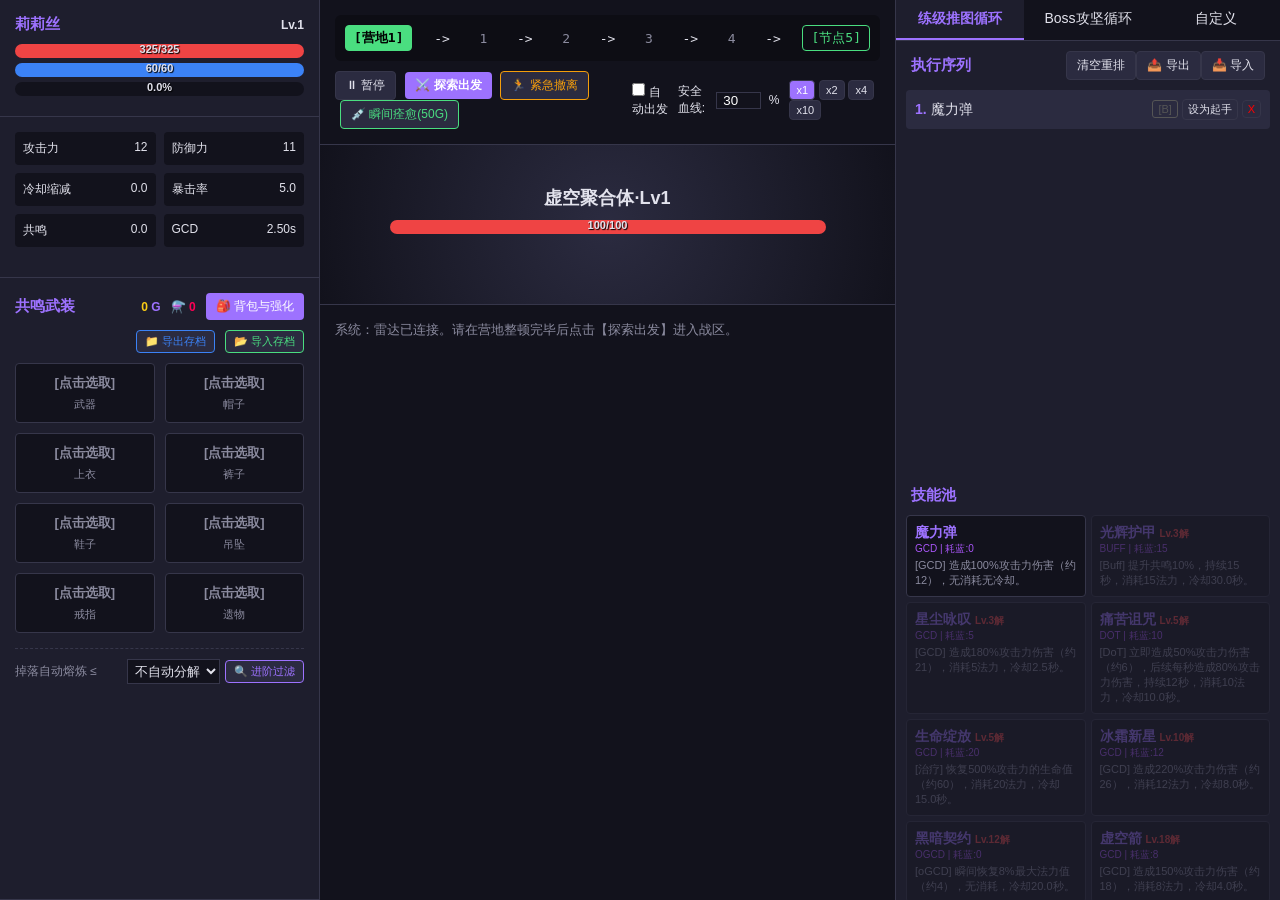
==== commit a179005d: "0.9.1" ====
--- a/index.html
+++ b/index.html
@@ -124,23 +124,21 @@
 
 <div id="modal-overlay">
     <div class="modal">
-        <div class="panel-title" style="padding: 15px 15px 0; margin:0; display:flex; justify-content:space-between; align-items:center;">
-      <span id="modal-title">物资与强化面板</span>
-      <button id="btn-sort-backpack" onclick="window.ui.cycleSortMode()" style="font-size:12px; padding:2px 8px; border:1px solid var(--border); background:transparent; color:var(--text-mut); cursor:pointer; white-space:nowrap;">默认顺序</button>
-    </div>
-        <div class="modal-body">
-            <div id="modal-content-area" class="inv-grid"></div>
-            <div id="item-details" class="details-box">
-                <div id="det-name" style="font-size:15px; font-weight:bold; margin-bottom:5px;"></div>
-                <div id="det-stats" style="font-size:12px; color:var(--text-mut); margin-bottom:10px;"></div>
-                <div style="display:flex; gap:10px;" id="det-actions"></div>
-            </div>
-        </div>
-    <div class="modal-foot" id="modal-foot-bar">
-      <button onclick="window.ui.enterBatchMode()" id="btn-batch-mode" style="margin-right:10px; border-color:#f59e0b; color:#f59e0b;">批量分解</button>
-      <button onclick="window.ui.openEnhanceView()" style="margin-right:10px; border-color:var(--accent); color:var(--accent);">⚒️ 强化锻造</button>
-      <button onclick="document.getElementById('modal-overlay').style.display='none'">关闭终端</button>
-    </div>
+        <div class="terminal-header">
+            <span id="modal-title">🎒 星盘背包</span>
+            <button id="btn-sort-backpack" class="btn" onclick="window.ui.cycleSortMode()">默认顺序</button>
+        </div>
+        <div id="modal-content-area" class="scroll-area"></div>
+        <div id="item-details" class="detail-panel" style="display:none">
+            <div id="det-name" style="font-size:18px; font-weight:bold;"></div>
+            <div id="det-stats"></div>
+            <div class="action-buttons" id="det-actions"></div>
+        </div>
+        <div class="terminal-footer" id="modal-foot-bar">
+            <button class="btn btn-gold" onclick="window.ui.enterBatchMode()" id="btn-batch-mode">批量分解</button>
+            <button class="btn btn-red" onclick="window.ui.openEnhanceView()">⚒️ 强化锻造</button>
+            <button class="btn" onclick="document.getElementById('modal-overlay').style.display='none'" style="margin-left:auto">关闭终端</button>
+        </div>
     </div>
 </div>
 
